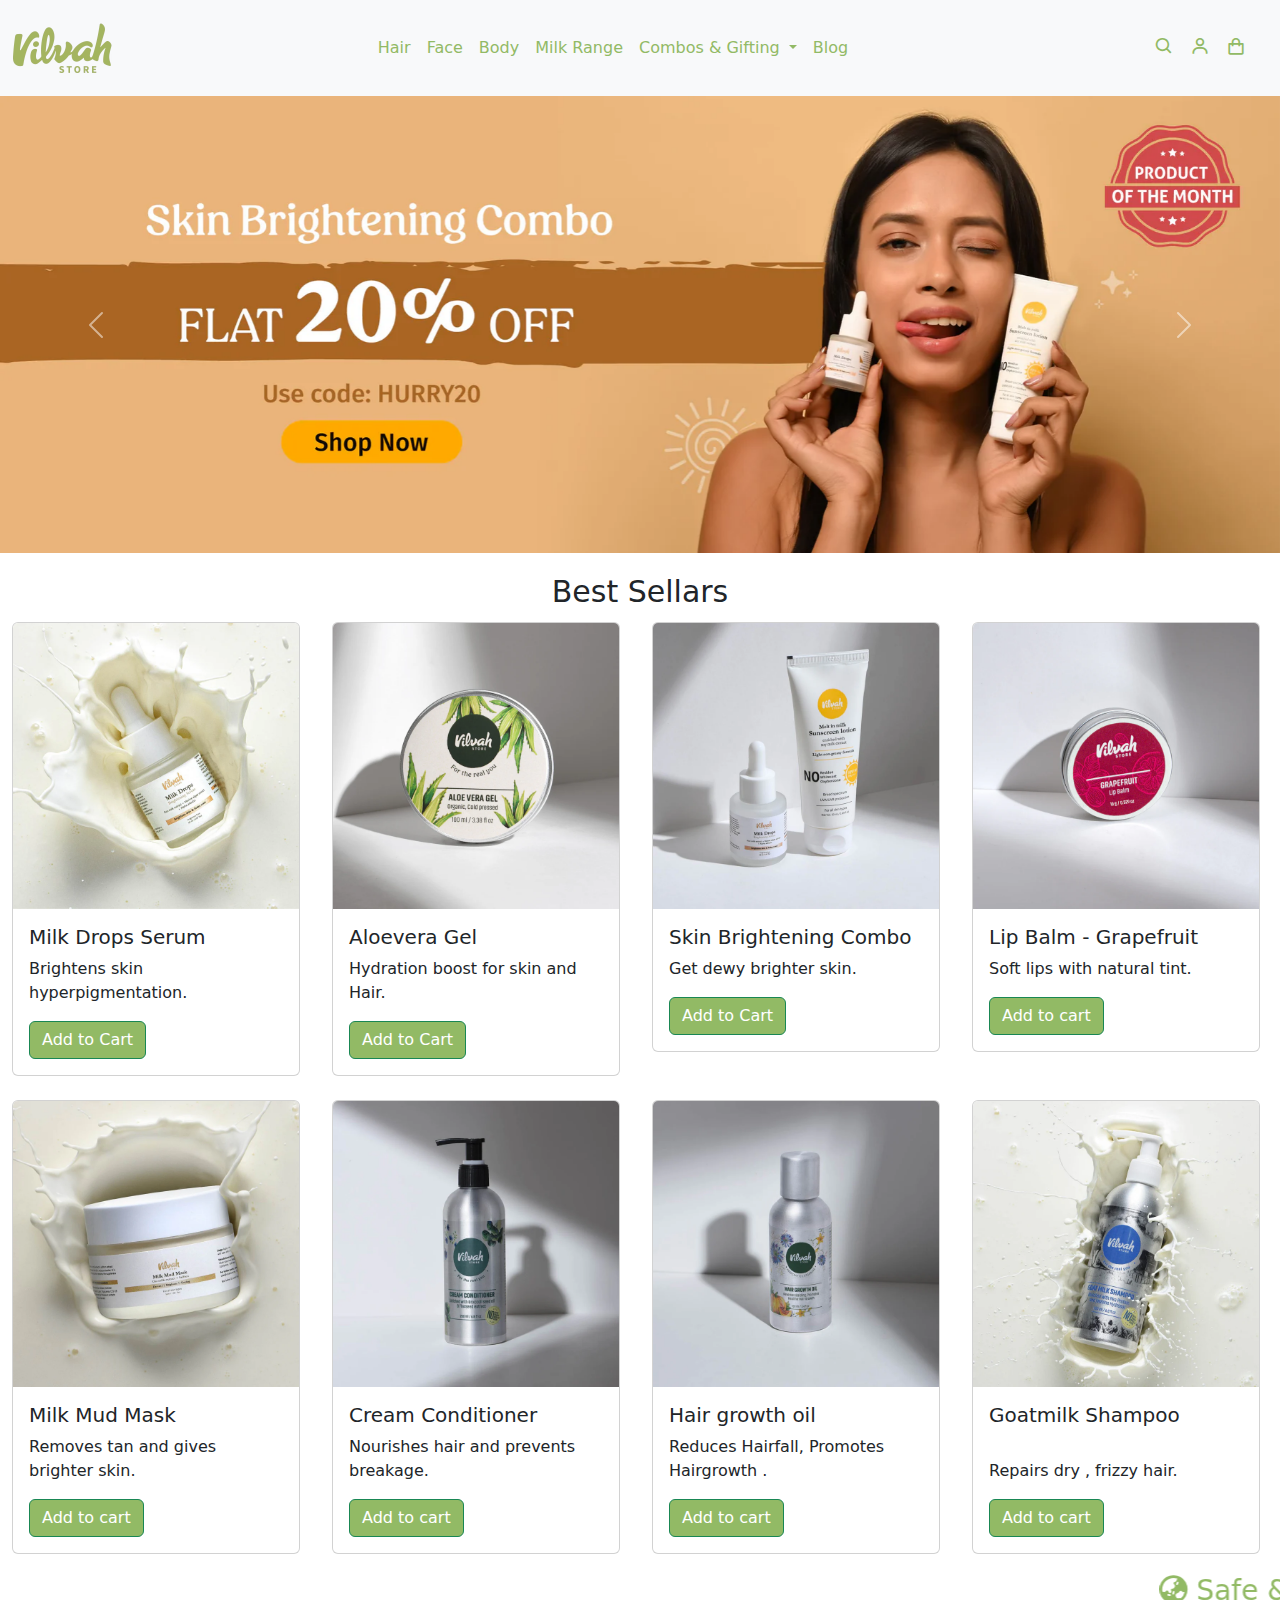
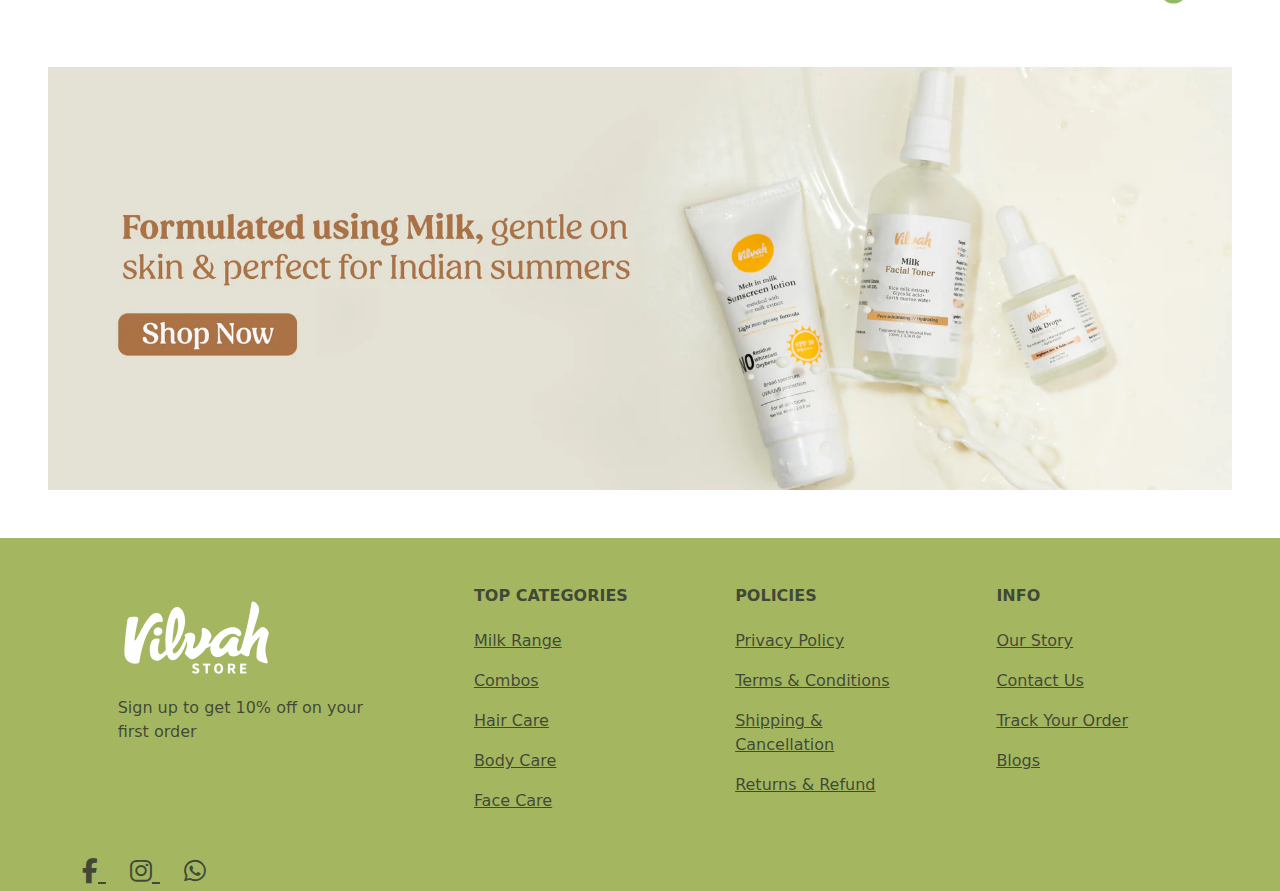
==== login.html @ 9553f45b "new files uploaded" ====
<!DOCTYPE html>
<html lang="en">
<head>
    <meta charset="UTF-8">
    <meta name="viewport" content="width=device-width, initial-scale=1.0">
    <link rel="icon" href="images/vilvah2.png">
    <title>Login vilvah store</title>
    <link rel="stylesheet" href="style.css">
    <link href="https://cdn.jsdelivr.net/npm/bootstrap@5.3.2/dist/css/bootstrap.min.css" rel="stylesheet">
    <link rel="stylesheet" href="https://cdnjs.cloudflare.com/ajax/libs/font-awesome/6.5.2/css/all.min.css">
 <script src="https://cdn.jsdelivr.net/npm/bootstrap@5.3.2/dist/js/bootstrap.bundle.min.js"></script>
 <link rel="stylesheet"  href="https://unpkg.com/boxicons@latest/css/boxicons.min.css">


</head>
<body>
    <nav class="navbar navbar-expand-lg bg-body-tertiary">
  <div class="container-fluid">
    <a class="navbar-brand" href="index.html"><img src="images/vilvah logo.png" width="100px"></a>
    <button class="navbar-toggler" type="button" data-bs-toggle="collapse" data-bs-target="#navbarSupportedContent" aria-controls="navbarSupportedContent" aria-expanded="false" aria-label="Toggle navigation">
      <span class="navbar-toggler-icon"></span>
    </button>
    <div class="collapse navbar-collapse" id="navbarSupportedContent">
      <ul class="navbar-nav mx-auto mb-2 mb-lg-0">
        <li class="nav-item">
          <a class="nav-link active" style="color: #92ba65;" aria-current="page" href="hair.html">Hair</a>
        </li>
        <li class="nav-item">
          <a class="nav-link" style="color: #92ba65;" href="face.html">Face</a>
        </li>
        <li class="nav-item">
            <a class="nav-link" style="color: #92ba65;" href="body.html">Body</a>
          </li>
          <li class="nav-item">
            <a class="nav-link" style="color: #92ba65;" href="milkrange.html">Milk Range</a>
          </li>
        <li class="nav-item dropdown">
          <a class="nav-link dropdown-toggle" style="color: #92ba65;" href="#" role="button" data-bs-toggle="dropdown" aria-expanded="false">
            Combos & Gifting
          </a>
          <ul class="dropdown-menu">
            <li><a class="dropdown-item" href="#">Face Care Combo</a></li>
            <li><a class="dropdown-item" href="#">Hair Care Combo</a></li>
            <li><a class="dropdown-item" href="#">Lip Care Combo</a></li>
            <li><hr class="dropdown-divider"></li>
            <li><a class="dropdown-item" href="#">Milk Giftset - EveryDay care</a></li>
            <li><a class="dropdown-item" href="#">BestSellers Gift</a></li>
          </ul>
        </li>
        <li class="nav-item">
          <a class="nav-link" style="color: #92ba65;" href="blog.html" aria-current="true">Blog</a>
        </li>
      </ul>
      <ul class="navbar-nav sm-icons fs-5 ps-5 " role="search" >
        <a class="nav-link" style="color: #92ba65;"><i class='bx bx-search'></i></a>
        <a class="nav-link" data-bs-toggle="modal" data-bs-target="#loginModal" style="color: #92ba65;"><i class='bx bx-user'></i></a>
        <a class="nav-link" style="color: #92ba65; width: 50px;"><i class='bx bx-shopping-bag' ></i></a>
    </ul>
    
    </div>
  </div>
</nav>
<div id="carouselExample" class="carousel slide">
  <div class="carousel-inner">
    <div class="carousel-item active">
      <img src="images/banner2.png" class="d-block w-100" alt="...">
    </div>
    <div class="carousel-item">
      <img src="images/banner1.png" class="d-block w-100" alt="...">
    </div>
    <div class="carousel-item">
      <img src="images/banner3.png" class="d-block w-100" alt="...">
    </div>
    <div class="carousel-item">
      <img src="images/banner4.png" class="d-block w-100" alt="...">
    </div>
  </div>
  <button class="carousel-control-prev" type="button" data-bs-target="#carouselExample" data-bs-slide="prev">
    <span class="carousel-control-prev-icon" aria-hidden="true"></span>
    <span class="visually-hidden">Previous</span>
  </button>
  <button class="carousel-control-next" type="button" data-bs-target="#carouselExample" data-bs-slide="next">
    <span class="carousel-control-next-icon" aria-hidden="true"></span>
    <span class="visually-hidden">Next</span>
  </button>
</div>
<!--------products--------->
<div class="container-fluid " >
<div class="heading mt-3 mb-2" style="text-align: center; font-size: 30px; font-weight: 500;" > Best Sellars</div>
<div class="row row-cols-1 row-cols-md-3 g-4">
  <div class="col-md-3 h-100">
    <div class="card" style="width: 18rem;">
      <img src="images/product-1.png" class="card-img-top" alt="...">
      <div class="card-body">
        <h5 class="card-title">Milk Drops Serum</h5>
        <p class="card-text">Brightens skin  hyperpigmentation.</p>
        <a href="#" class="btn btn-success" style="background-color: #92ba65;">Add to Cart</a>
      </div>
    </div>
  </div>
  <div class="col-md-3">
    <div class="card" style="width: 18rem;">
      <img src="images/product-2.png" class="card-img-top" alt="...">
      <div class="card-body">
        <h5 class="card-title">Aloevera Gel</h5>
        <p class="card-text">Hydration boost for skin and Hair.</p>
        <a href="#" class="btn btn-success" style="background-color: #92ba65;">Add to Cart</a>
      </div>
    </div>
  </div>
  <div class="col-md-3">
    <div class="card" style="width: 18rem;">
      <img src="images/product-3.png" class="card-img-top" alt="...">
      <div class="card-body">
        <h5 class="card-title">Skin Brightening Combo</h5>
        <p class="card-text">Get dewy brighter skin.</p>
        <a href="#" class="btn btn-success" style="background-color: #92ba65;">Add to Cart</a>
      </div>
    </div>
  </div>
  <div class="col-md-3">
    <div class="card" style="width: 18rem;">
      <img src="images/product-4.png" class="card-img-top" alt="...">
      <div class="card-body">
        <h5 class="card-title">Lip Balm - Grapefruit</h5>
        <p class="card-text">Soft lips with natural tint.</p>
        <a href="#" class="btn btn-success" style="background-color: #92ba65;">Add to cart</a>
      </div>
    </div>
  </div>
  <div class="col-md-3">
    <div class="card" style="width: 18rem;">
      <img src="images/product-5.png" class="card-img-top" alt="...">
      <div class="card-body">
        <h5 class="card-title">Milk Mud Mask</h5>
        <p class="card-text">Removes tan and gives brighter skin.</p>
        <a href="#"  class="btn btn-success" style="background-color: #92ba65;">Add to cart</a>
      </div>
    </div>
  </div>
  <div class="col-md-3">
    <div class="card" style="width: 18rem;"> 
      <img src="images/product-6.png" class="card-img-top" alt="...">
      <div class="card-body">
        <h5 class="card-title">Cream Conditioner</h5>
        <p class="card-text">Nourishes hair and prevents breakage.</p>
        <a href="#" class="btn btn-success" style="background-color: #92ba65;">Add to cart</a>
      </div>
    </div>
  </div>
  <div class="col-md-3">
    <div class="card" style="width: 18rem;">
      <img src="images/product-7.png" class="card-img-top" alt="...">
      <div class="card-body">
        <h5 class="card-title">Hair growth oil</h5>
        <p class="card-text">Reduces Hairfall, Promotes Hairgrowth .</p>
        <a href="#" class="btn btn-success" style="background-color: #92ba65;">Add to cart</a>
      </div>
    </div>
  </div>
  <div class="col-md-3">
    <div class="card h-100" style="width: 18rem;">
      <img src="images/product-8.png" class="card-img-top" alt="...">
      <div class="card-body">
        <h5 class="card-title">Goatmilk Shampoo</h5> <br>
        <p class="card-text">Repairs dry , frizzy hair.</p>
        <a href="#" class="btn btn-success" style="background-color: #92ba65;">Add to cart</a>
      </div>
    </div>
  </div>
</div>
</div>
<!------------marquee text----------->
<marquee class="fs-3 mt-3 "  width="100%" direction="left" behavior="scroll" scrollamount="15" style="color: #92ba65; ">
<span ><i class="fa-solid fa-earth-asia"></i> Safe & Sustainable      </span>
<span > <i class="fa-brands fa-react"></i> High Performance Formulation </span>
<span><i class="fa-solid fa-sun"></i> For the real you </span>
 <span><i class="fa-solid fa-droplet"></i> Binge on milk   </span>
</marquee>


<!-------------small banner----------------->
<div class="rounded-10 m-5"><img src="images/small-banner.png" class="img-fluid" >
</div>
<!--------footer--------->
<footer class="text-center text-lg-start bg-body-tertiary text-muted " >
 
 <section class="mt-5" style="background-color: #a4b660;">
  <div class="container text-center text-md-start ">
    <div class="row ">
      <div class="col-md-3 col-lg-4 col-xl-3 mx-auto mb-4 mt-5">
        <img src="images/white-logo.png" alt="">
        <p>Sign up to get 10% off on your first order</p>
      </div>
      <div class="col-md-2 col-lg-2 col-xl-2 mx-auto mb-4 mt-5">
        <h6 class="text-uppercase fw-bold mb-4">Top Categories</h6>
         <p>
          <a href="#" class="text-reset">Milk Range</a>
         </p>
         <p><a href="#" class="text-reset">Combos</a></p>
         <p><a href="#" class="text-reset">Hair Care</a></p>
         <p><a href="#" class="text-reset">Body Care</a></p>
         <p><a href="#" class="text-reset">Face Care</a></p>
      </div>
      <div class="col-md-3 col-lg-2 col-xl-2 mx-auto mb-4 mt-5">
        <h6 class="text-uppercase fw-bold mb-4">policies</h6>
          <p>
            <a href="#" class="text-reset">Privacy Policy</a>
          </p>
          <p><a href="#" class="text-reset">Terms & Conditions</a></p>
          <p><a href="#" class="text-reset">Shipping & Cancellation</a></p>
          <p><a href="#" class="text-reset">Returns & Refund</a></p>
        </div>
        <div class="col-md-3 col-lg-2 col-xl-2 mx-auto mb-4 mt-5">
          <h6 class="text-uppercase fw-bold mb-4">Info</h6>
          <p><a href="#" class="text-reset">Our Story</a></p>
          <p><a href="#" class="text-reset">Contact Us</a></p>
          <p><a href="#" class="text-reset">Track Your Order</a></p>
          <p><a href="#" class="text-reset">Blogs</a></p>
    </div>
    <div style="font-size: 25px;">
      <a href="" class="me-4 text-reset" >
        <i class="fab fa-facebook-f"></i>
      </a>
      <a href="" class="me-4 text-reset">
        <i class="fab fa-instagram"></i>
      </a>
      <a href="" class="me-4 text-reset">
        <i class="fab fa-whatsapp"></i>
      </a>
  </div>
  </div>
 </section>
</footer>

<div class="modal fade" id="loginModal" tabindex="-1" role="dialog" aria-labelledby="exampleModalLabel" aria-hidden="true">
    <div class="modal-dialog modal-dialog-centered" role="document">
      <div class="modal-content">
        <div class="modal-header border-bottom-0">
          <button type="button" class="close d-flex justify-content-right" data-dismiss="modal" aria-label="Close">
            <span aria-hidden="true">×</span>
          </button>
        </div>
        <div class="modal-body">
          <div class="form-title text-center">
            <a class="d-flex justify-content-center"><img src="images/vilvah logo.png" width="100px"></a>
          </div>
          <div class="d-flex flex-column text-center">
            <form>
              <div class="form-group">
                <input type="email" class="form-control" id="email1"placeholder="Your email address..."> <br>
              </div>
              <div class="form-group">
                <input type="password" class="form-control" id="password1" placeholder="Your password..."> <br>
              </div>
              <button type="button" style="background-color: #92ba65;"  class="btn btn-block btn-round">Login</button>
            </form>
            
            <div class="text-center text-muted delimiter">or use a social network</div>
            <div class="d-flex justify-content-center social-buttons">
              <button type="button" class="btn  btn-round" data-toggle="tooltip" data-placement="top" title="Twitter">
                <i class="fab fa-twitter"></i>
              </button>
              <button type="button" class="btn  btn-round" data-toggle="tooltip" data-placement="top" title="Facebook">
                <i class="fab fa-facebook"></i>
              </button>
              <button type="button" class="btn  btn-round" data-toggle="tooltip" data-placement="top" title="Linkedin">
                <i class="fab fa-linkedin"></i>
              </button>
          </div>
        </div>
      </div>
        <div class="modal-footer d-flex justify-content-center">
          <div class="signup-section">Not a member yet? <a href="#a"  style="color: #92ba65;"> Sign Up</a>.</div>
        </div>
    </div>
  </div>

















  









</body>
</html>
---- style.css ----
/*------breadcrumbs style-----------*/
.breadcrumb{
          
    color: black;
    text-decoration: none;
 }
 #more {display: none;}
  

.container{
    width: 100%;
    
}


 .container-options {
	display: flex;
	justify-content: center;
	gap: 2rem;
	margin-bottom: 1rem;
}

.container-options span {
	color: #777;
	background-color: #fff;
	padding: 0.7rem 3rem;
	font-size: 1rem;
	text-transform: capitalize;
	cursor: pointer;
}

.container-options span:hover {
	background-color: var(--primary-color);
	color: #fff;
}

.container-options span.active {
	background-color: var(--primary-color);
	color: #fff;
}
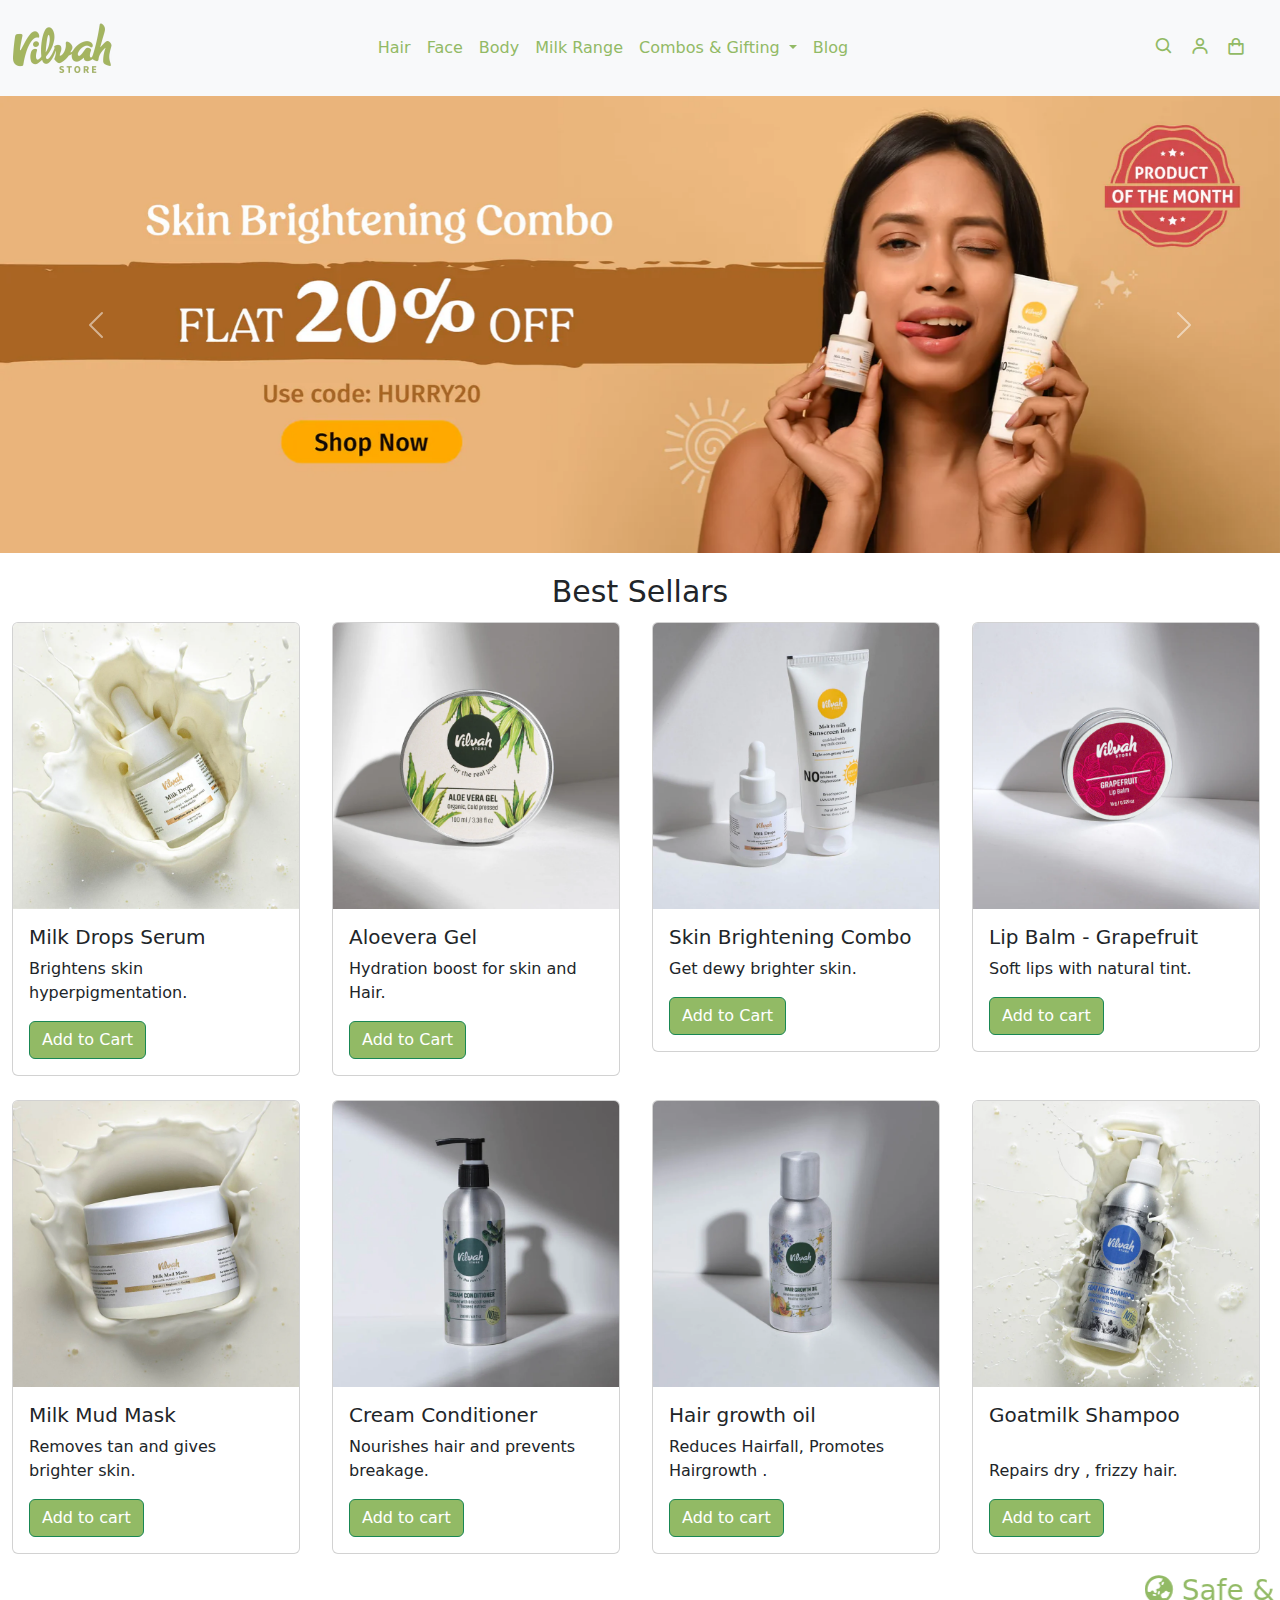
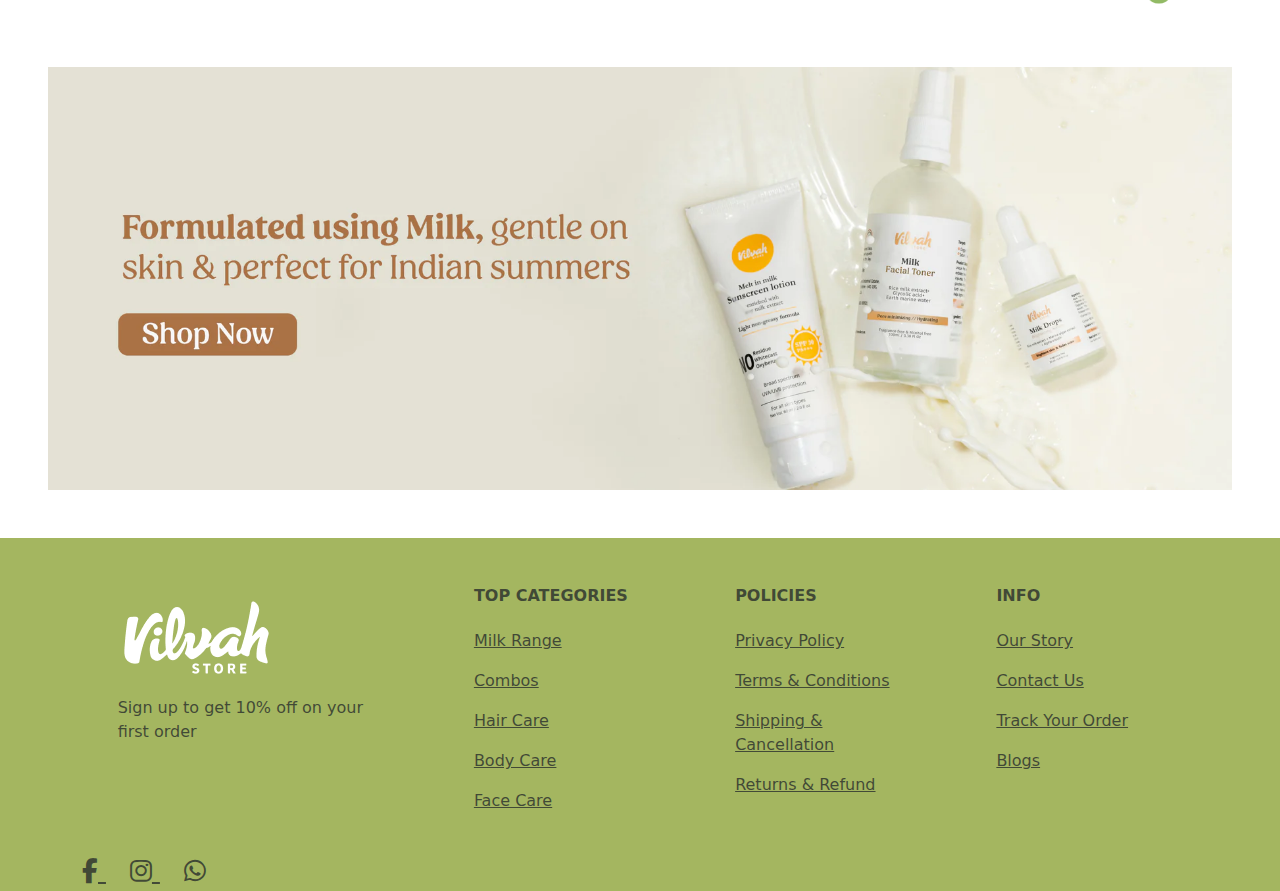
==== commit 7af65570: "updated" ====
--- a/login.html
+++ b/login.html
@@ -8,8 +8,9 @@
     <link rel="stylesheet" href="style.css">
     <link href="https://cdn.jsdelivr.net/npm/bootstrap@5.3.2/dist/css/bootstrap.min.css" rel="stylesheet">
     <link rel="stylesheet" href="https://cdnjs.cloudflare.com/ajax/libs/font-awesome/6.5.2/css/all.min.css">
- <script src="https://cdn.jsdelivr.net/npm/bootstrap@5.3.2/dist/js/bootstrap.bundle.min.js"></script>
- <link rel="stylesheet"  href="https://unpkg.com/boxicons@latest/css/boxicons.min.css">
+    <script src="https://cdn.jsdelivr.net/npm/bootstrap@5.3.2/dist/js/bootstrap.bundle.min.js"></script>
+    <script src="valid.js"></script>
+    <link rel="stylesheet"  href="https://unpkg.com/boxicons@latest/css/boxicons.min.css">
 
 
 </head>
@@ -234,47 +235,53 @@
 </footer>
 
 <div class="modal fade" id="loginModal" tabindex="-1" role="dialog" aria-labelledby="exampleModalLabel" aria-hidden="true">
-    <div class="modal-dialog modal-dialog-centered" role="document">
+  <div class="modal-dialog modal-dialog-centered" role="document">
       <div class="modal-content">
-        <div class="modal-header border-bottom-0">
-          <button type="button" class="close d-flex justify-content-right" data-dismiss="modal" aria-label="Close">
-            <span aria-hidden="true">×</span>
-          </button>
-        </div>
-        <div class="modal-body">
-          <div class="form-title text-center">
-            <a class="d-flex justify-content-center"><img src="images/vilvah logo.png" width="100px"></a>
-          </div>
-          <div class="d-flex flex-column text-center">
-            <form>
-              <div class="form-group">
-                <input type="email" class="form-control" id="email1"placeholder="Your email address..."> <br>
-              </div>
-              <div class="form-group">
-                <input type="password" class="form-control" id="password1" placeholder="Your password..."> <br>
-              </div>
-              <button type="button" style="background-color: #92ba65;"  class="btn btn-block btn-round">Login</button>
-            </form>
-            
-            <div class="text-center text-muted delimiter">or use a social network</div>
-            <div class="d-flex justify-content-center social-buttons">
-              <button type="button" class="btn  btn-round" data-toggle="tooltip" data-placement="top" title="Twitter">
-                <i class="fab fa-twitter"></i>
-              </button>
-              <button type="button" class="btn  btn-round" data-toggle="tooltip" data-placement="top" title="Facebook">
-                <i class="fab fa-facebook"></i>
-              </button>
-              <button type="button" class="btn  btn-round" data-toggle="tooltip" data-placement="top" title="Linkedin">
-                <i class="fab fa-linkedin"></i>
+          <div class="modal-header border-bottom-0">
+              <button type="button" class="close d-flex justify-content-right" data-dismiss="modal" aria-label="Close">
+                  <span aria-hidden="true">×</span>
               </button>
           </div>
-        </div>
-      </div>
-        <div class="modal-footer d-flex justify-content-center">
-          <div class="signup-section">Not a member yet? <a href="#a"  style="color: #92ba65;"> Sign Up</a>.</div>
-        </div>
-    </div>
-  </div>
+          <div class="modal-body">
+              <div class="form-title text-center">
+                  <a class="d-flex justify-content-center"><img src="images/vilvah logo.png" width="100px"></a>
+              </div>
+              <div class="d-flex flex-column text-center">
+                  <form id="loginForm" onsubmit="return validateForm()">
+                      <div class="form-group">
+                          <input type="email" class="form-control" id="email1" placeholder="Your email address..."> <br>
+                          <div id="email_error" style="color:red; display:none;">Please fill up your Email</div>
+                      </div>
+                      <div class="form-group">
+                          <input type="password" class="form-control" id="password1" placeholder="Your password..."> <br>
+                          <div id="pass_error" style="color:red; display:none;">Please fill up your Password</div>
+                      </div>
+                      <button type="submit" style="background-color: #92ba65;" class="btn btn-block btn-round">Login</button>
+                  </form>
+
+                  <div class="text-center text-muted delimiter">or use a social network</div>
+                  <div class="d-flex justify-content-center social-buttons">
+                      <button type="button" class="btn btn-round" data-toggle="tooltip" data-placement="top" title="Twitter">
+                          <i class="fab fa-twitter"></i>
+                      </button>
+                      <button type="button" class="btn btn-round" data-toggle="tooltip" data-placement="top" title="Facebook">
+                          <i class="fab fa-facebook"></i>
+                      </button>
+                      <button type="button" class="btn btn-round" data-toggle="tooltip" data-placement="top" title="Linkedin">
+                          <i class="fab fa-linkedin"></i>
+                      </button>
+                  </div>
+              </div>
+          </div>
+          <div class="modal-footer d-flex justify-content-center">
+              <div class="signup-section">Not a member yet? <a href="#a" style="color: #92ba65;"> Sign Up</a>.</div>
+          </div>
+      </div>
+  </div>
+</div>
+
+   
+  
 
 
 
